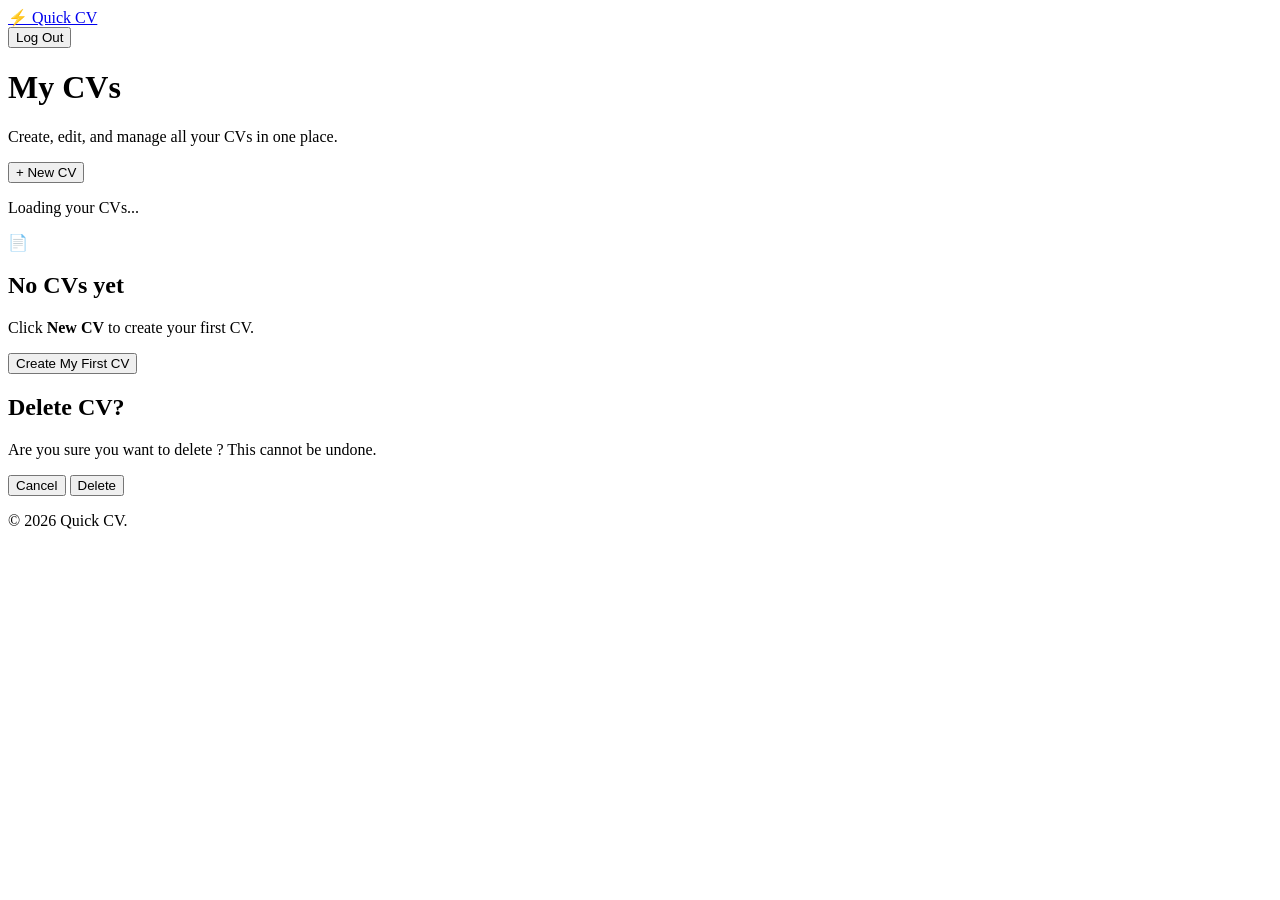
==== frontend/dashboard.html @ 65e41135 "add frontend pages for dashboard, editor, index, login, and register with responsive design and navi" ====
<!DOCTYPE html>
<html lang="en">
<head>
  <meta charset="UTF-8" />
  <meta name="viewport" content="width=device-width, initial-scale=1.0" />
  <meta name="description" content="Your Quick CV dashboard — manage all your CVs." />
  <title>Dashboard — Quick CV</title>
  <link rel="stylesheet" href="assets/css/base.css" />
  <link rel="stylesheet" href="assets/css/dashboard.css" />
  <link rel="stylesheet" href="assets/css/responsive.css" />
</head>
<body>

  <!-- NAVBAR -->
  <nav class="navbar" role="navigation" aria-label="Main navigation">
    <div class="nav-brand">
      <a href="index.html" aria-label="Quick CV Home">
        <span class="brand-icon">⚡</span> Quick CV
      </a>
    </div>
    <div class="nav-links">
      <span class="nav-user" id="nav-user-name" aria-live="polite"></span>
      <button class="btn btn-ghost" id="logout-btn" aria-label="Log out">Log Out</button>
    </div>
  </nav>

  <!-- MAIN -->
  <main class="dashboard-container">

    <!-- Header -->
    <header class="dashboard-header">
      <div>
        <h1 id="dashboard-greeting">My CVs</h1>
        <p class="dashboard-sub">Create, edit, and manage all your CVs in one place.</p>
      </div>
      <button class="btn btn-primary" id="create-cv-btn" aria-label="Create a new CV">
        + New CV
      </button>
    </header>

    <!-- Alert -->
    <div id="alert-box" class="alert hidden" role="alert" aria-live="polite"></div>

    <!-- Loading State -->
    <div id="loading-state" class="loading-state" aria-live="polite" aria-label="Loading CVs">
      <div class="spinner" aria-hidden="true"></div>
      <p>Loading your CVs...</p>
    </div>

    <!-- Empty State -->
    <div id="empty-state" class="empty-state hidden" aria-live="polite">
      <span class="empty-icon" aria-hidden="true">📄</span>
      <h2>No CVs yet</h2>
      <p>Click <strong>New CV</strong> to create your first CV.</p>
      <button class="btn btn-primary" id="empty-create-btn" aria-label="Create your first CV">
        Create My First CV
      </button>
    </div>

    <!-- CV Grid -->
    <section id="cv-grid" class="cv-grid hidden" aria-label="Your saved CVs">
      <!-- CV cards injected by dashboard.js -->
    </section>

  </main>

  <!-- Delete Confirmation Modal -->
  <div id="delete-modal" class="modal hidden" role="dialog" aria-modal="true" aria-labelledby="modal-title">
    <div class="modal-overlay" id="modal-overlay"></div>
    <div class="modal-content">
      <h2 id="modal-title">Delete CV?</h2>
      <p>Are you sure you want to delete <strong id="modal-cv-title"></strong>? This cannot be undone.</p>
      <div class="modal-actions">
        <button class="btn btn-ghost" id="modal-cancel-btn">Cancel</button>
        <button class="btn btn-danger" id="modal-confirm-btn">Delete</button>
      </div>
    </div>
  </div>

  <footer class="footer" role="contentinfo">
    <p>&copy; 2026 Quick CV.</p>
  </footer>

  <script type="module" src="assets/js/modules/dashboard.js"></script>
</body>
</html>
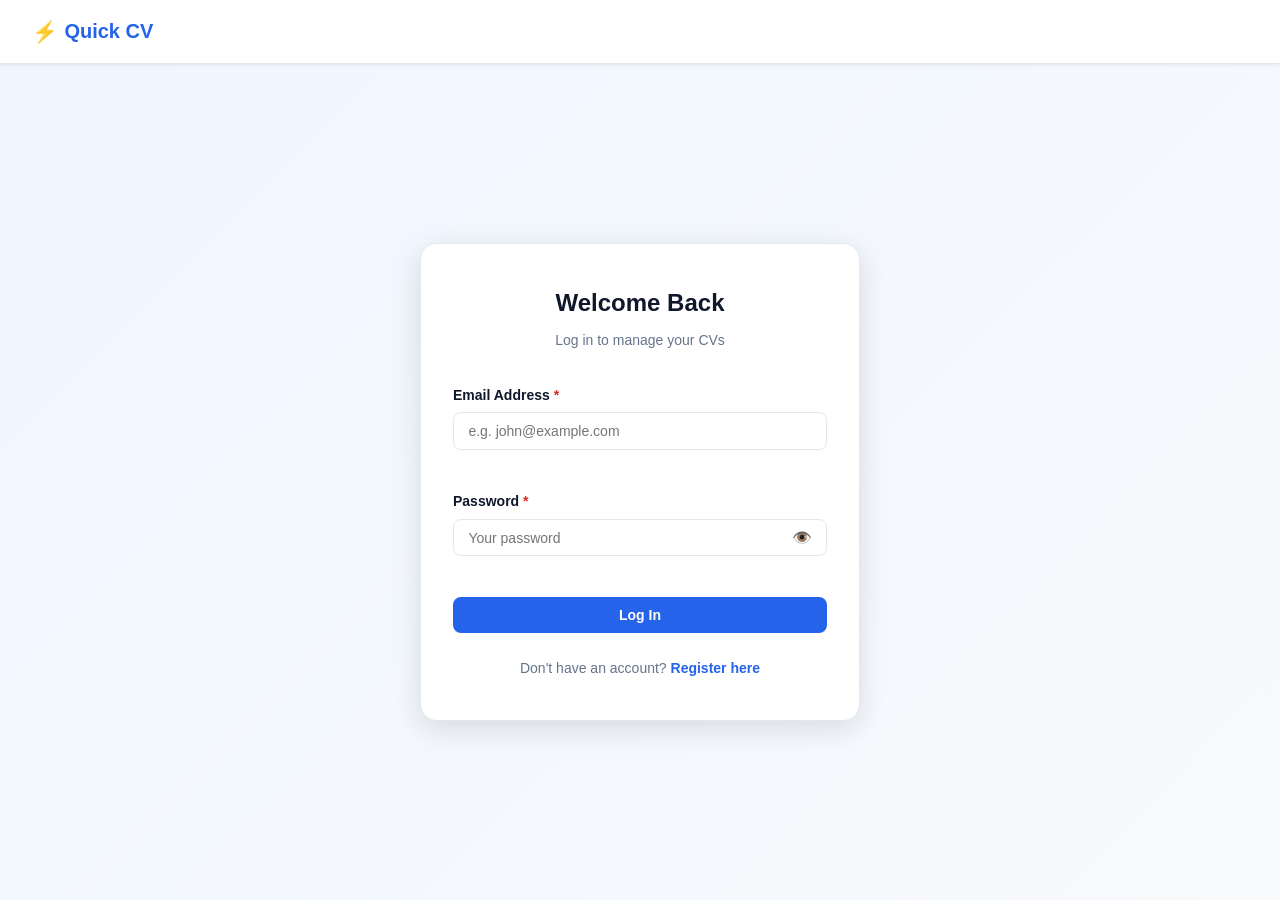
==== commit cc33dc6c: "implement user profile management with update functionality and associated API calls" ====
--- a/frontend/dashboard.html
+++ b/frontend/dashboard.html
@@ -19,6 +19,7 @@
       </a>
     </div>
     <div class="nav-links">
+      <a class="btn btn-outline" href="profile.html">Profile</a>
       <span class="nav-user" id="nav-user-name" aria-live="polite"></span>
       <button class="btn btn-ghost" id="logout-btn" aria-label="Log out">Log Out</button>
     </div>
@@ -83,4 +84,4 @@
 
   <script type="module" src="assets/js/modules/dashboard.js"></script>
 </body>
-</html>+</html>
--- a/frontend/assets/css/base.css
+++ b/frontend/assets/css/base.css
@@ -0,0 +1,520 @@
+/* =========================================================
+   BASE CSS — Quick CV
+   Global reset, variables, typography, shared components
+   ========================================================= */
+
+/* --- CSS Variables --- */
+:root {
+  --color-primary: #2563eb;
+  --color-primary-dark: #1d4ed8;
+  --color-primary-light: #dbeafe;
+  --color-secondary: #64748b;
+  --color-success: #16a34a;
+  --color-success-light: #dcfce7;
+  --color-danger: #dc2626;
+  --color-danger-light: #fee2e2;
+  --color-warning: #d97706;
+  --color-warning-light: #fef3c7;
+
+  --color-text: #0f172a;
+  --color-text-muted: #64748b;
+  --color-bg: #f8fafc;
+  --color-bg-white: #ffffff;
+  --color-border: #e2e8f0;
+  --color-border-focus: #2563eb;
+
+  --font-base: 'Segoe UI', Tahoma, Geneva, Verdana, sans-serif;
+  --font-size-xs: 0.75rem;
+  --font-size-sm: 0.875rem;
+  --font-size-base: 1rem;
+  --font-size-lg: 1.125rem;
+  --font-size-xl: 1.25rem;
+  --font-size-2xl: 1.5rem;
+  --font-size-3xl: 2rem;
+  --font-size-4xl: 2.5rem;
+
+  --radius-sm: 4px;
+  --radius-base: 8px;
+  --radius-lg: 12px;
+  --radius-xl: 16px;
+  --radius-full: 9999px;
+
+  --shadow-sm: 0 1px 3px rgba(0, 0, 0, 0.08);
+  --shadow-base: 0 4px 12px rgba(0, 0, 0, 0.1);
+  --shadow-lg: 0 8px 30px rgba(0, 0, 0, 0.12);
+
+  --transition: 0.2s ease;
+  --navbar-height: 64px;
+}
+
+/* --- Reset --- */
+*,
+*::before,
+*::after {
+  box-sizing: border-box;
+  margin: 0;
+  padding: 0;
+}
+
+html {
+  scroll-behavior: smooth;
+  font-size: 16px;
+}
+
+body {
+  font-family: var(--font-base);
+  font-size: var(--font-size-base);
+  color: var(--color-text);
+  background-color: var(--color-bg);
+  line-height: 1.6;
+  -webkit-font-smoothing: antialiased;
+}
+
+img {
+  max-width: 100%;
+  display: block;
+}
+
+a {
+  color: var(--color-primary);
+  text-decoration: none;
+  transition: color var(--transition);
+}
+
+a:hover,
+a:focus {
+  color: var(--color-primary-dark);
+  text-decoration: underline;
+}
+
+ul {
+  list-style: none;
+}
+
+button {
+  cursor: pointer;
+  font-family: var(--font-base);
+}
+
+textarea {
+  resize: vertical;
+}
+
+.sr-only {
+  position: absolute;
+  width: 1px;
+  height: 1px;
+  padding: 0;
+  margin: -1px;
+  overflow: hidden;
+  clip: rect(0, 0, 0, 0);
+  white-space: nowrap;
+  border: 0;
+}
+
+/* --- Navbar --- */
+.navbar {
+  position: sticky;
+  top: 0;
+  z-index: 100;
+  display: flex;
+  align-items: center;
+  justify-content: space-between;
+  height: var(--navbar-height);
+  padding: 0 2rem;
+  background: var(--color-bg-white);
+  border-bottom: 1px solid var(--color-border);
+  box-shadow: var(--shadow-sm);
+}
+
+.nav-brand a {
+  display: flex;
+  align-items: center;
+  gap: 0.4rem;
+  font-size: var(--font-size-xl);
+  font-weight: 700;
+  color: var(--color-primary);
+  text-decoration: none;
+}
+
+.brand-icon {
+  font-size: 1.3rem;
+}
+
+.nav-links {
+  display: flex;
+  align-items: center;
+  gap: 0.75rem;
+}
+
+.nav-user {
+  font-size: var(--font-size-sm);
+  color: var(--color-text-muted);
+  font-weight: 500;
+}
+
+/* --- Buttons --- */
+.btn {
+  display: inline-flex;
+  align-items: center;
+  justify-content: center;
+  gap: 0.4rem;
+  padding: 0.5rem 1.25rem;
+  font-size: var(--font-size-sm);
+  font-weight: 600;
+  border-radius: var(--radius-base);
+  border: 2px solid transparent;
+  transition: all var(--transition);
+  cursor: pointer;
+  text-decoration: none;
+  white-space: nowrap;
+}
+
+.btn:focus-visible {
+  outline: 3px solid var(--color-primary);
+  outline-offset: 2px;
+}
+
+.btn-primary {
+  background: var(--color-primary);
+  color: #fff;
+  border-color: var(--color-primary);
+}
+
+.btn-primary:hover {
+  background: var(--color-primary-dark);
+  border-color: var(--color-primary-dark);
+  color: #fff;
+  text-decoration: none;
+}
+
+.btn-outline {
+  background: transparent;
+  color: var(--color-primary);
+  border-color: var(--color-primary);
+}
+
+.btn-outline:hover {
+  background: var(--color-primary-light);
+  text-decoration: none;
+}
+
+.btn-ghost {
+  background: transparent;
+  color: var(--color-text);
+  border-color: transparent;
+}
+
+.btn-ghost:hover {
+  background: var(--color-bg);
+  color: var(--color-text);
+  text-decoration: none;
+}
+
+.btn-danger {
+  background: var(--color-danger);
+  color: #fff;
+  border-color: var(--color-danger);
+}
+
+.btn-danger:hover {
+  background: #b91c1c;
+  border-color: #b91c1c;
+  color: #fff;
+  text-decoration: none;
+}
+
+.btn-lg {
+  padding: 0.75rem 2rem;
+  font-size: var(--font-size-base);
+}
+
+.btn-sm {
+  padding: 0.3rem 0.8rem;
+  font-size: var(--font-size-xs);
+}
+
+.btn-full {
+  width: 100%;
+}
+
+/* --- Alerts --- */
+.alert {
+  padding: 0.75rem 1rem;
+  border-radius: var(--radius-base);
+  font-size: var(--font-size-sm);
+  font-weight: 500;
+  margin-bottom: 1rem;
+}
+
+.alert-success {
+  background: var(--color-success-light);
+  color: var(--color-success);
+  border: 1px solid #bbf7d0;
+}
+
+.alert-error {
+  background: var(--color-danger-light);
+  color: var(--color-danger);
+  border: 1px solid #fecaca;
+}
+
+.alert-info {
+  background: var(--color-primary-light);
+  color: var(--color-primary);
+  border: 1px solid #bfdbfe;
+}
+
+.hidden {
+  display: none !important;
+}
+
+/* --- Form Groups --- */
+.form-group {
+  margin-bottom: 1.25rem;
+}
+
+.form-group label {
+  display: block;
+  margin-bottom: 0.4rem;
+  font-size: var(--font-size-sm);
+  font-weight: 600;
+  color: var(--color-text);
+}
+
+.form-group input,
+.form-group textarea,
+.form-group select {
+  width: 100%;
+  padding: 0.6rem 0.9rem;
+  font-size: var(--font-size-sm);
+  border: 1.5px solid var(--color-border);
+  border-radius: var(--radius-base);
+  background: var(--color-bg-white);
+  color: var(--color-text);
+  transition: border-color var(--transition), box-shadow var(--transition);
+}
+
+.form-group input:focus,
+.form-group textarea:focus,
+.form-group select:focus {
+  outline: none;
+  border-color: var(--color-border-focus);
+  box-shadow: 0 0 0 3px rgba(37, 99, 235, 0.15);
+}
+
+.form-group input.is-invalid,
+.form-group textarea.is-invalid {
+  border-color: var(--color-danger);
+}
+
+.field-error {
+  display: block;
+  margin-top: 0.3rem;
+  font-size: var(--font-size-xs);
+  color: var(--color-danger);
+  min-height: 1rem;
+}
+
+.field-hint {
+  display: block;
+  margin-top: 0.25rem;
+  font-size: var(--font-size-xs);
+  color: var(--color-text-muted);
+}
+
+.required {
+  color: var(--color-danger);
+}
+
+/* --- Footer --- */
+.footer {
+  text-align: center;
+  padding: 1.5rem;
+  font-size: var(--font-size-xs);
+  color: var(--color-text-muted);
+  border-top: 1px solid var(--color-border);
+  background: var(--color-bg-white);
+  margin-top: auto;
+}
+
+/* --- Spinner --- */
+.spinner {
+  width: 32px;
+  height: 32px;
+  border: 3px solid var(--color-border);
+  border-top-color: var(--color-primary);
+  border-radius: 50%;
+  animation: spin 0.8s linear infinite;
+}
+
+@keyframes spin {
+  to { transform: rotate(360deg); }
+}
+
+/* --- Landing Page: Hero --- */
+.hero {
+  display: flex;
+  align-items: center;
+  justify-content: space-between;
+  gap: 3rem;
+  padding: 5rem 4rem;
+  max-width: 1200px;
+  margin: 0 auto;
+}
+
+.hero-badge {
+  display: inline-block;
+  background: var(--color-primary-light);
+  color: var(--color-primary);
+  font-size: var(--font-size-xs);
+  font-weight: 700;
+  padding: 0.25rem 0.75rem;
+  border-radius: var(--radius-full);
+  text-transform: uppercase;
+  letter-spacing: 0.05em;
+  margin-bottom: 1rem;
+}
+
+.hero-content {
+  flex: 1;
+  max-width: 560px;
+}
+
+.hero-content h1 {
+  font-size: var(--font-size-4xl);
+  font-weight: 800;
+  line-height: 1.15;
+  margin-bottom: 1.25rem;
+  color: var(--color-text);
+}
+
+.highlight {
+  color: var(--color-primary);
+}
+
+.hero-subtitle {
+  font-size: var(--font-size-lg);
+  color: var(--color-text-muted);
+  margin-bottom: 2rem;
+  line-height: 1.7;
+}
+
+.hero-actions {
+  display: flex;
+  gap: 1rem;
+  flex-wrap: wrap;
+}
+
+/* Hero CV Mockup */
+.hero-image {
+  flex: 1;
+  display: flex;
+  justify-content: center;
+}
+
+.cv-mockup {
+  background: var(--color-bg-white);
+  border: 1px solid var(--color-border);
+  border-radius: var(--radius-lg);
+  padding: 2rem;
+  width: 260px;
+  box-shadow: var(--shadow-lg);
+}
+
+.mockup-header {
+  height: 14px;
+  background: var(--color-primary);
+  border-radius: var(--radius-sm);
+  margin-bottom: 1.2rem;
+  width: 60%;
+}
+
+.mockup-line {
+  height: 8px;
+  background: var(--color-border);
+  border-radius: var(--radius-sm);
+  margin-bottom: 0.7rem;
+}
+
+.mockup-line.long { width: 100%; }
+.mockup-line.medium { width: 75%; }
+.mockup-line.short { width: 50%; }
+
+.mockup-divider {
+  height: 1px;
+  background: var(--color-border);
+  margin: 1.2rem 0;
+}
+
+/* Features Section */
+.features {
+  padding: 4rem 4rem;
+  background: var(--color-bg-white);
+}
+
+.section-title {
+  text-align: center;
+  font-size: var(--font-size-2xl);
+  font-weight: 700;
+  margin-bottom: 2.5rem;
+  color: var(--color-text);
+}
+
+.features-grid {
+  display: grid;
+  grid-template-columns: repeat(auto-fit, minmax(220px, 1fr));
+  gap: 1.5rem;
+  max-width: 1100px;
+  margin: 0 auto;
+}
+
+.feature-card {
+  background: var(--color-bg);
+  border: 1px solid var(--color-border);
+  border-radius: var(--radius-lg);
+  padding: 1.75rem;
+  text-align: center;
+  transition: box-shadow var(--transition), transform var(--transition);
+}
+
+.feature-card:hover {
+  box-shadow: var(--shadow-base);
+  transform: translateY(-2px);
+}
+
+.feature-icon {
+  font-size: 2rem;
+  display: block;
+  margin-bottom: 0.75rem;
+}
+
+.feature-card h3 {
+  font-size: var(--font-size-base);
+  font-weight: 700;
+  margin-bottom: 0.5rem;
+}
+
+.feature-card p {
+  font-size: var(--font-size-sm);
+  color: var(--color-text-muted);
+}
+
+/* CTA Section */
+.cta-section {
+  text-align: center;
+  padding: 5rem 2rem;
+  background: linear-gradient(135deg, var(--color-primary-light), #fff);
+}
+
+.cta-section h2 {
+  font-size: var(--font-size-3xl);
+  font-weight: 800;
+  margin-bottom: 1rem;
+}
+
+.cta-section p {
+  font-size: var(--font-size-lg);
+  color: var(--color-text-muted);
+  margin-bottom: 2rem;
+}
--- a/frontend/assets/css/dashboard.css
+++ b/frontend/assets/css/dashboard.css
@@ -0,0 +1,172 @@
+/* =========================================================
+   DASHBOARD CSS — Quick CV
+   ========================================================= */
+
+.dashboard-container {
+  max-width: 1100px;
+  margin: 0 auto;
+  padding: 2.5rem 2rem;
+  min-height: calc(100vh - var(--navbar-height) - 60px);
+}
+
+.dashboard-header {
+  display: flex;
+  align-items: flex-start;
+  justify-content: space-between;
+  gap: 1rem;
+  margin-bottom: 2rem;
+  flex-wrap: wrap;
+}
+
+.dashboard-header h1 {
+  font-size: var(--font-size-2xl);
+  font-weight: 800;
+}
+
+.dashboard-sub {
+  font-size: var(--font-size-sm);
+  color: var(--color-text-muted);
+  margin-top: 0.25rem;
+}
+
+/* Loading / Empty State */
+.loading-state,
+.empty-state {
+  text-align: center;
+  padding: 5rem 2rem;
+  color: var(--color-text-muted);
+}
+
+.loading-state {
+  display: flex;
+  flex-direction: column;
+  align-items: center;
+  gap: 1rem;
+}
+
+.empty-icon {
+  font-size: 3.5rem;
+  display: block;
+  margin-bottom: 1rem;
+}
+
+.empty-state h2 {
+  font-size: var(--font-size-xl);
+  color: var(--color-text);
+  margin-bottom: 0.5rem;
+}
+
+.empty-state p {
+  margin-bottom: 1.5rem;
+}
+
+/* CV Grid */
+.cv-grid {
+  display: grid;
+  grid-template-columns: repeat(auto-fill, minmax(280px, 1fr));
+  gap: 1.5rem;
+}
+
+/* CV Card */
+.cv-card {
+  background: var(--color-bg-white);
+  border: 1px solid var(--color-border);
+  border-radius: var(--radius-lg);
+  padding: 1.5rem;
+  transition: box-shadow var(--transition), transform var(--transition);
+  display: flex;
+  flex-direction: column;
+  gap: 1rem;
+}
+
+.cv-card:hover {
+  box-shadow: var(--shadow-base);
+  transform: translateY(-2px);
+}
+
+.cv-card-header {
+  display: flex;
+  justify-content: space-between;
+  align-items: flex-start;
+  gap: 0.5rem;
+}
+
+.cv-card-title {
+  font-size: var(--font-size-base);
+  font-weight: 700;
+  color: var(--color-text);
+  word-break: break-word;
+}
+
+.cv-card-template {
+  font-size: var(--font-size-xs);
+  background: var(--color-primary-light);
+  color: var(--color-primary);
+  padding: 0.2rem 0.6rem;
+  border-radius: var(--radius-full);
+  font-weight: 600;
+  white-space: nowrap;
+  text-transform: capitalize;
+}
+
+.cv-card-name {
+  font-size: var(--font-size-sm);
+  color: var(--color-text-muted);
+}
+
+.cv-card-date {
+  font-size: var(--font-size-xs);
+  color: var(--color-text-muted);
+}
+
+.cv-card-actions {
+  display: flex;
+  gap: 0.5rem;
+  justify-content: flex-end;
+  margin-top: auto;
+}
+
+/* Modal */
+.modal {
+  position: fixed;
+  inset: 0;
+  z-index: 200;
+  display: flex;
+  align-items: center;
+  justify-content: center;
+  padding: 1rem;
+}
+
+.modal-overlay {
+  position: absolute;
+  inset: 0;
+  background: rgba(0, 0, 0, 0.4);
+}
+
+.modal-content {
+  position: relative;
+  z-index: 210;
+  background: var(--color-bg-white);
+  border-radius: var(--radius-xl);
+  padding: 2rem;
+  width: 100%;
+  max-width: 400px;
+  box-shadow: var(--shadow-lg);
+}
+
+.modal-content h2 {
+  font-size: var(--font-size-xl);
+  margin-bottom: 0.75rem;
+}
+
+.modal-content p {
+  font-size: var(--font-size-sm);
+  color: var(--color-text-muted);
+  margin-bottom: 1.5rem;
+}
+
+.modal-actions {
+  display: flex;
+  gap: 0.75rem;
+  justify-content: flex-end;
+}
--- a/frontend/assets/css/responsive.css
+++ b/frontend/assets/css/responsive.css
@@ -0,0 +1,169 @@
+/* =========================================================
+   RESPONSIVE CSS — Quick CV
+   Mobile First Breakpoints
+   ========================================================= */
+
+/* ---- Tablet: max 900px ---- */
+@media (max-width: 900px) {
+
+  .hero {
+    flex-direction: column;
+    padding: 3rem 2rem;
+    text-align: center;
+  }
+
+  .hero-content h1 {
+    font-size: var(--font-size-3xl);
+  }
+
+  .hero-actions {
+    justify-content: center;
+  }
+
+  .hero-image {
+    width: 100%;
+  }
+
+  .cv-mockup {
+    width: 200px;
+    margin: 0 auto;
+  }
+
+  .features {
+    padding: 3rem 2rem;
+  }
+
+  .editor-layout {
+    grid-template-columns: 1fr;
+    height: auto;
+    overflow: visible;
+  }
+
+  .editor-panel {
+    border-right: none;
+    border-bottom: 2px solid var(--color-border);
+    max-height: 60vh;
+    overflow-y: auto;
+  }
+
+  .preview-panel {
+    min-height: 80vh;
+  }
+
+  .preview-wrapper {
+    padding: 1rem;
+  }
+
+  .cv-preview {
+    width: 100%;
+    min-height: auto;
+    padding: 1.5rem;
+  }
+
+  .dashboard-header {
+    flex-direction: column;
+    align-items: stretch;
+  }
+
+  .dashboard-header button {
+    align-self: flex-start;
+  }
+
+}
+
+/* ---- Mobile: max 600px ---- */
+@media (max-width: 600px) {
+
+  .navbar {
+    padding: 0 1rem;
+  }
+
+  .hero {
+    padding: 2rem 1rem;
+  }
+
+  .hero-content h1 {
+    font-size: var(--font-size-2xl);
+  }
+
+  .hero-subtitle {
+    font-size: var(--font-size-base);
+  }
+
+  .features-grid {
+    grid-template-columns: 1fr;
+  }
+
+  .auth-card {
+    padding: 1.75rem 1.25rem;
+    border-radius: var(--radius-lg);
+  }
+
+  .cv-grid {
+    grid-template-columns: 1fr;
+  }
+
+  .editor-tabs {
+    overflow-x: auto;
+    scrollbar-width: none;
+  }
+
+  .editor-tabs::-webkit-scrollbar {
+    display: none;
+  }
+
+  .tab-btn {
+    min-width: 72px;
+  }
+
+  .modal-content {
+    padding: 1.5rem 1.25rem;
+  }
+
+  .template-selector {
+    justify-content: center;
+  }
+
+  .nav-editor-actions {
+    gap: 0.25rem;
+  }
+
+  .nav-editor-actions .btn {
+    padding: 0.4rem 0.7rem;
+    font-size: 0.7rem;
+  }
+
+  .save-status {
+    display: none;
+  }
+
+}
+
+/* ---- Print Styles --- */
+@media print {
+  .navbar,
+  .editor-panel,
+  .preview-toolbar,
+  .footer {
+    display: none !important;
+  }
+
+  .editor-layout {
+    display: block;
+  }
+
+  .preview-panel {
+    background: white;
+    padding: 0;
+  }
+
+  .preview-wrapper {
+    padding: 0;
+  }
+
+  .cv-preview {
+    box-shadow: none;
+    width: 100%;
+    padding: 0;
+  }
+}
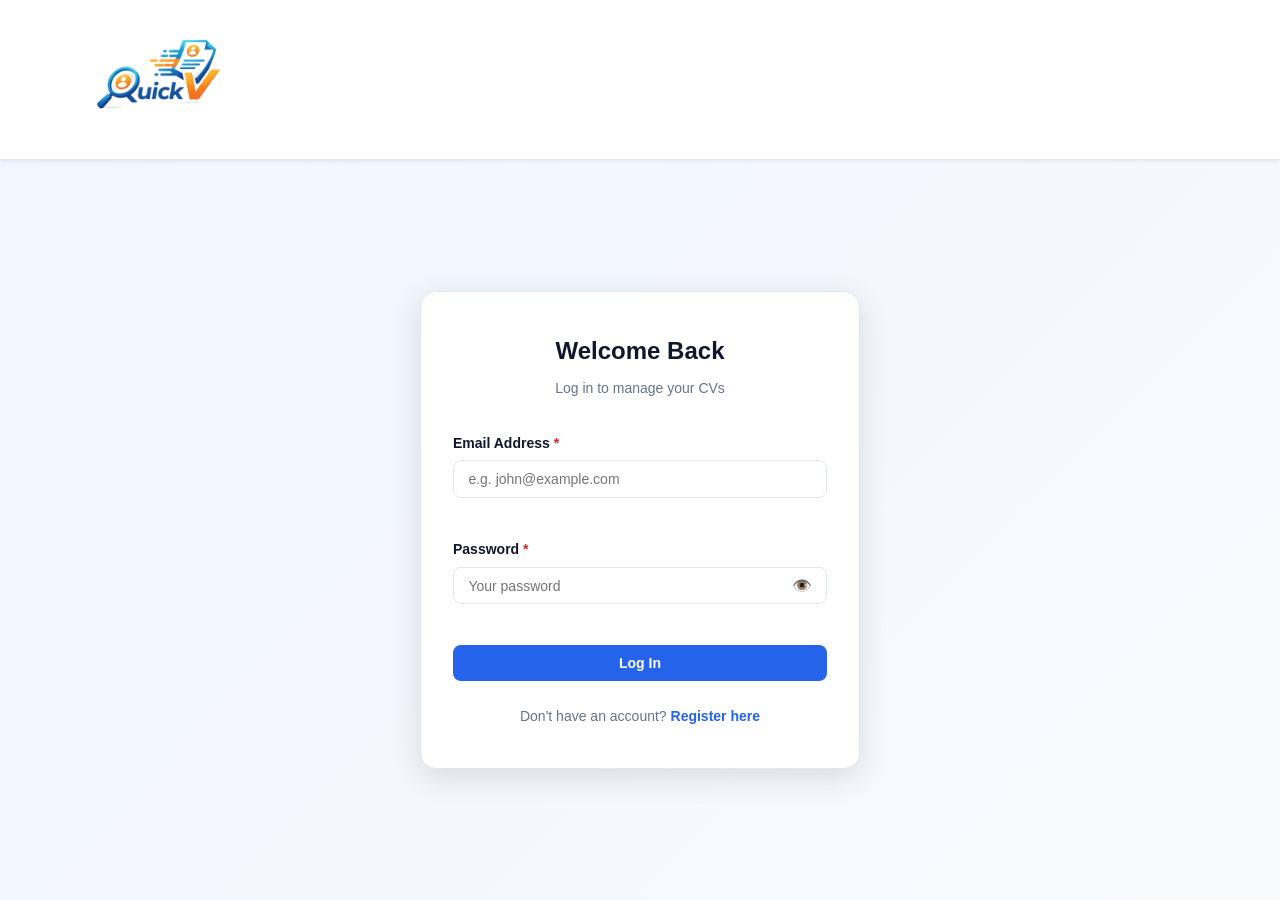
==== commit 2dd79c49: "feat: add favicon and logo images; update navbar links across multiple pages" ====
--- a/frontend/dashboard.html
+++ b/frontend/dashboard.html
@@ -5,6 +5,7 @@
   <meta name="viewport" content="width=device-width, initial-scale=1.0" />
   <meta name="description" content="Your Quick CV dashboard — manage all your CVs." />
   <title>Dashboard — Quick CV</title>
+  <link rel="icon" type="image/png" href="public/favicon.png" />
   <link rel="stylesheet" href="assets/css/base.css" />
   <link rel="stylesheet" href="assets/css/dashboard.css" />
   <link rel="stylesheet" href="assets/css/responsive.css" />
@@ -14,8 +15,8 @@
   <!-- NAVBAR -->
   <nav class="navbar" role="navigation" aria-label="Main navigation">
     <div class="nav-brand">
-      <a href="index.html" aria-label="Quick CV Home">
-        <span class="brand-icon">⚡</span> Quick CV
+      <a href="index.html" aria-label="Quick CV Home" style="display: flex; align-items: center;">
+        <img src="public/logo.png" alt="Quick CV Logo" style="height: 10em; width: 10em; object-fit: contain; vertical-align: middle;" />
       </a>
     </div>
     <div class="nav-links">
--- a/frontend/assets/css/base.css
+++ b/frontend/assets/css/base.css
@@ -44,7 +44,7 @@
   --shadow-lg: 0 8px 30px rgba(0, 0, 0, 0.12);
 
   --transition: 0.2s ease;
-  --navbar-height: 64px;
+  --navbar-height: 160px;
 }
 
 /* --- Reset --- */
@@ -121,7 +121,7 @@
   align-items: center;
   justify-content: space-between;
   height: var(--navbar-height);
-  padding: 0 2rem;
+  padding: 1.5rem 4rem;
   background: var(--color-bg-white);
   border-bottom: 1px solid var(--color-border);
   box-shadow: var(--shadow-sm);
--- a/frontend/assets/css/responsive.css
+++ b/frontend/assets/css/responsive.css
@@ -48,6 +48,32 @@
 
   .preview-panel {
     min-height: 80vh;
+  }
+
+  .preview-body {
+    display: flex;
+    flex-direction: column;
+    height: auto;
+    padding-right: 0;
+  }
+
+  .template-rail {
+    width: 100%;
+    border-left: none;
+    border-top: 1px solid var(--color-border);
+    box-shadow: none;
+    position: relative;
+    height: auto;
+  }
+
+  .template-rail-list {
+    flex-direction: row;
+    overflow-x: auto;
+    gap: 0.75rem;
+  }
+
+  .template-btn {
+    min-width: 220px;
   }
 
   .preview-wrapper {
@@ -144,6 +170,7 @@
   .navbar,
   .editor-panel,
   .preview-toolbar,
+  .template-rail,
   .footer {
     display: none !important;
   }
@@ -166,4 +193,4 @@
     width: 100%;
     padding: 0;
   }
-}+}
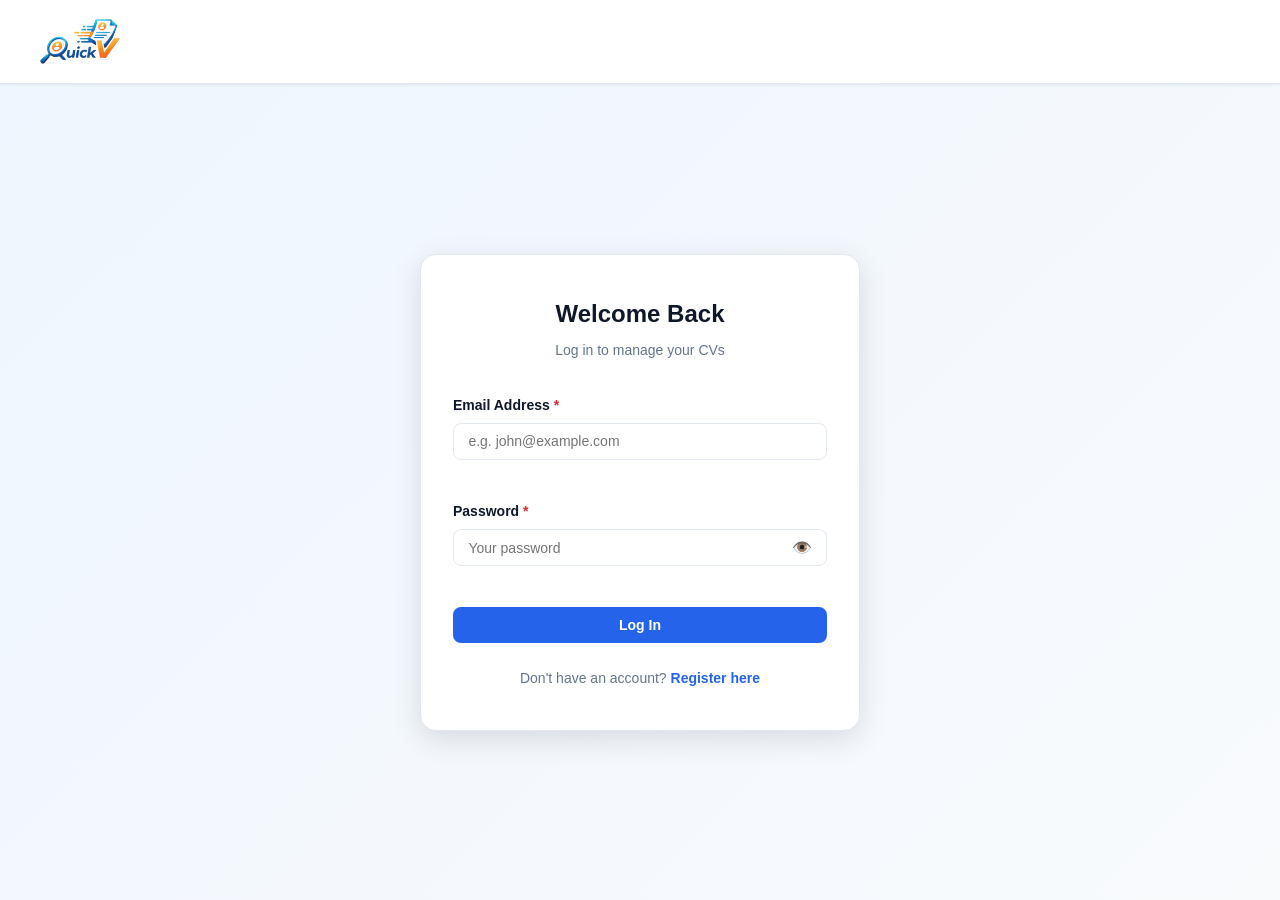
==== commit d5dea635: "fix: update logo size across multiple pages for better visibility; adjust navbar height" ====
--- a/frontend/dashboard.html
+++ b/frontend/dashboard.html
@@ -16,7 +16,7 @@
   <nav class="navbar" role="navigation" aria-label="Main navigation">
     <div class="nav-brand">
       <a href="index.html" aria-label="Quick CV Home" style="display: flex; align-items: center;">
-        <img src="public/logo.png" alt="Quick CV Logo" style="height: 10em; width: 10em; object-fit: contain; vertical-align: middle;" />
+        <img src="public/logo.png" alt="Quick CV Logo" style="height: 4em; width: 4em; object-fit: contain; vertical-align: middle;" />
       </a>
     </div>
     <div class="nav-links">
--- a/frontend/assets/css/base.css
+++ b/frontend/assets/css/base.css
@@ -44,7 +44,7 @@
   --shadow-lg: 0 8px 30px rgba(0, 0, 0, 0.12);
 
   --transition: 0.2s ease;
-  --navbar-height: 160px;
+  --navbar-height: fit-content;
 }
 
 /* --- Reset --- */
@@ -120,8 +120,8 @@
   display: flex;
   align-items: center;
   justify-content: space-between;
-  height: var(--navbar-height);
-  padding: 1.5rem 4rem;
+  height: fit-content;
+  padding: 0.1rem 2.5rem;
   background: var(--color-bg-white);
   border-bottom: 1px solid var(--color-border);
   box-shadow: var(--shadow-sm);
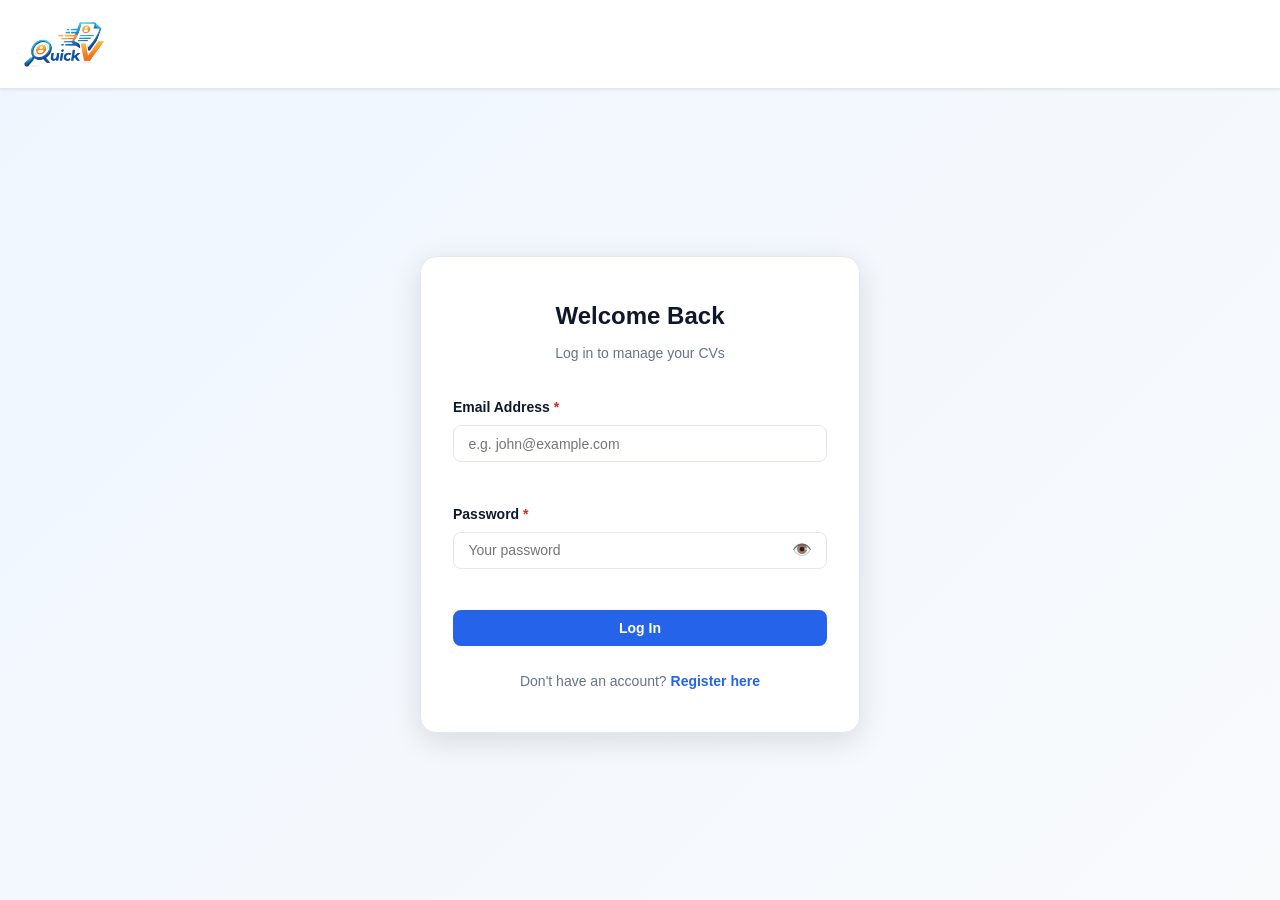
==== commit 6cf7f11e: "fix: remove footer section from dashboard and index pages" ====
--- a/frontend/dashboard.html
+++ b/frontend/dashboard.html
@@ -78,11 +78,6 @@
       </div>
     </div>
   </div>
-
-  <footer class="footer" role="contentinfo">
-    <p>&copy; 2026 Quick CV.</p>
-  </footer>
-
   <script type="module" src="assets/js/modules/dashboard.js"></script>
 </body>
 </html>
--- a/frontend/assets/css/base.css
+++ b/frontend/assets/css/base.css
@@ -44,7 +44,7 @@
   --shadow-lg: 0 8px 30px rgba(0, 0, 0, 0.12);
 
   --transition: 0.2s ease;
-  --navbar-height: fit-content;
+  --navbar-height: 160px;
 }
 
 /* --- Reset --- */
@@ -121,7 +121,7 @@
   align-items: center;
   justify-content: space-between;
   height: fit-content;
-  padding: 0.1rem 2.5rem;
+  padding: 0.25rem 1.5rem;
   background: var(--color-bg-white);
   border-bottom: 1px solid var(--color-border);
   box-shadow: var(--shadow-sm);
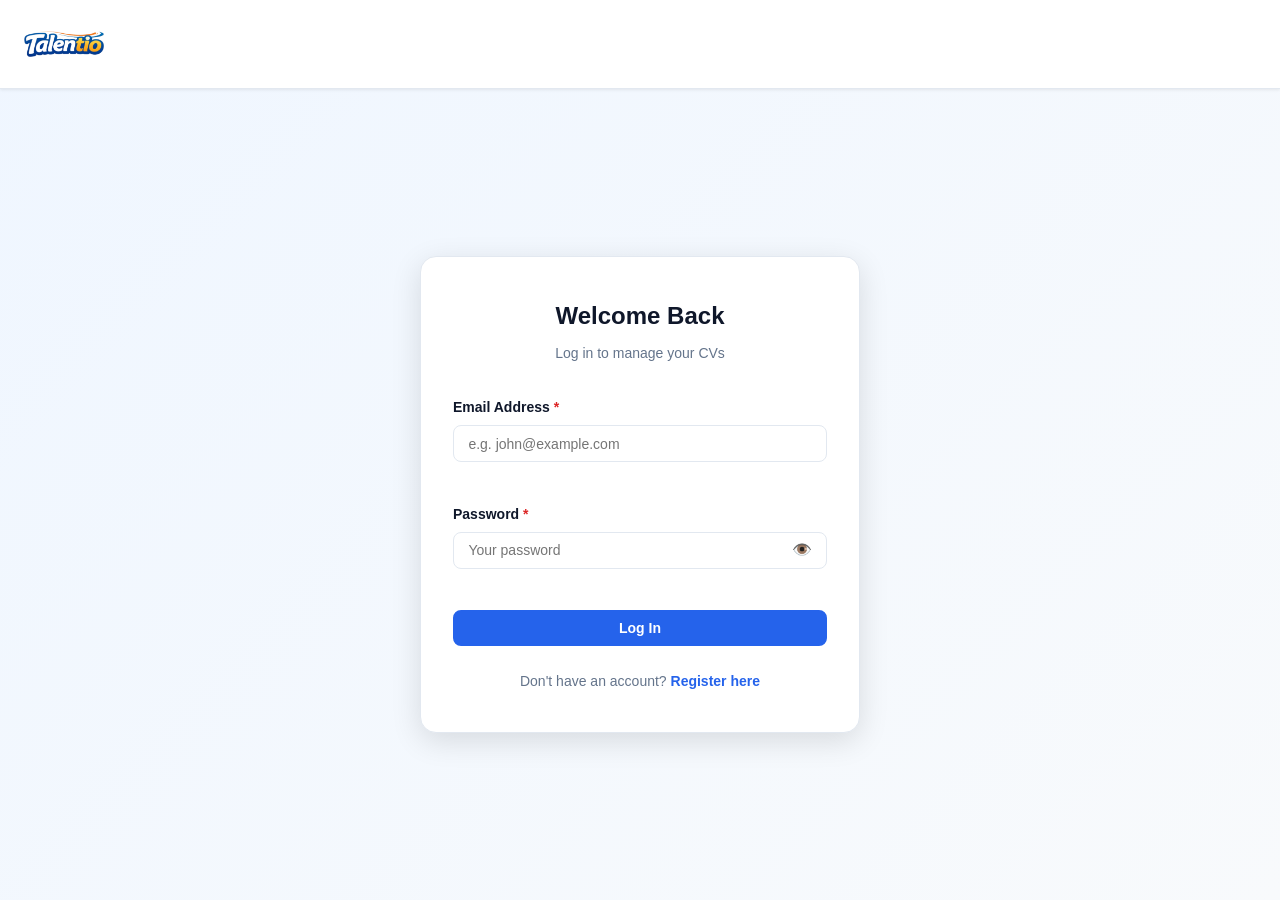
==== commit 68676c13: "refactor: rename Quick CV to Talentio across documentation and codebase" ====
--- a/frontend/dashboard.html
+++ b/frontend/dashboard.html
@@ -3,8 +3,8 @@
 <head>
   <meta charset="UTF-8" />
   <meta name="viewport" content="width=device-width, initial-scale=1.0" />
-  <meta name="description" content="Your Quick CV dashboard — manage all your CVs." />
-  <title>Dashboard — Quick CV</title>
+  <meta name="description" content="Your Talentio dashboard — manage all your CVs." />
+  <title>Dashboard — Talentio</title>
   <link rel="icon" type="image/png" href="public/favicon.png" />
   <link rel="stylesheet" href="assets/css/base.css" />
   <link rel="stylesheet" href="assets/css/dashboard.css" />
@@ -15,8 +15,8 @@
   <!-- NAVBAR -->
   <nav class="navbar" role="navigation" aria-label="Main navigation">
     <div class="nav-brand">
-      <a href="index.html" aria-label="Quick CV Home" style="display: flex; align-items: center;">
-        <img src="public/logo.png" alt="Quick CV Logo" style="height: 4em; width: 4em; object-fit: contain; vertical-align: middle;" />
+      <a href="index.html" aria-label="Talentio Home" style="display: flex; align-items: center;">
+        <img src="public/logo.png" alt="Talentio Logo" style="height: 4em; width: 4em; object-fit: contain; vertical-align: middle;" />
       </a>
     </div>
     <div class="nav-links">
--- a/frontend/assets/css/base.css
+++ b/frontend/assets/css/base.css
@@ -1,5 +1,5 @@
 /* =========================================================
-   BASE CSS — Quick CV
+   BASE CSS — Talentio
    Global reset, variables, typography, shared components
    ========================================================= */
 
--- a/frontend/assets/css/dashboard.css
+++ b/frontend/assets/css/dashboard.css
@@ -1,5 +1,5 @@
 /* =========================================================
-   DASHBOARD CSS — Quick CV
+   DASHBOARD CSS — Talentio
    ========================================================= */
 
 .dashboard-container {
--- a/frontend/assets/css/responsive.css
+++ b/frontend/assets/css/responsive.css
@@ -1,5 +1,5 @@
 /* =========================================================
-   RESPONSIVE CSS — Quick CV
+   RESPONSIVE CSS — Talentio
    Mobile First Breakpoints
    ========================================================= */
 
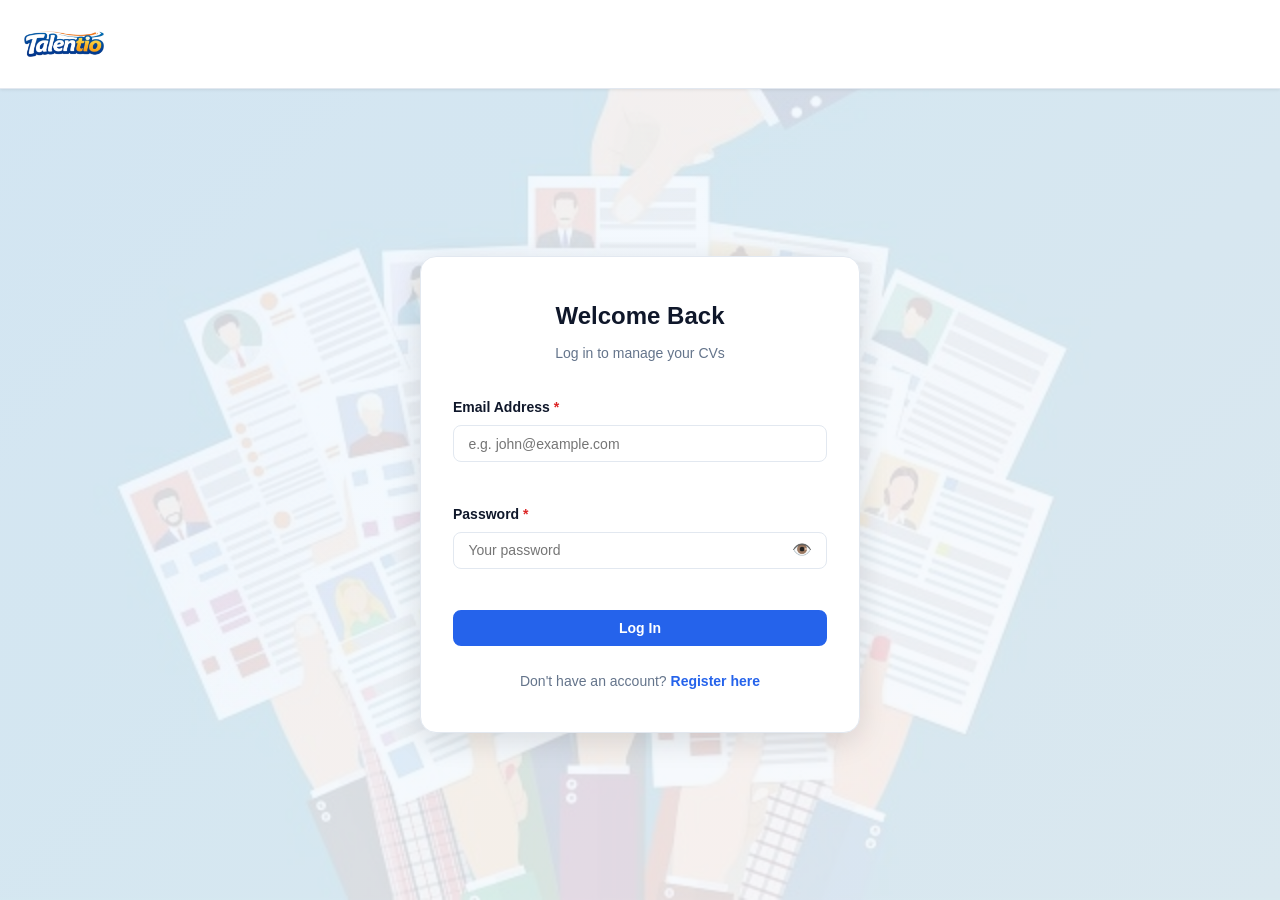
==== commit 70313791: "add samples" ====
--- a/frontend/dashboard.html
+++ b/frontend/dashboard.html
@@ -64,6 +64,36 @@
       <!-- CV cards injected by dashboard.js -->
     </section>
 
+    <!-- Sample CVs -->
+    <section class="sample-section" aria-label="Sample CVs">
+      <div class="sample-header">
+        <h2>Sample CVs</h2>
+        <p class="sample-sub">Preview polished examples from our library.</p>
+      </div>
+      <div class="sample-grid">
+        <a class="sample-card" href="public/samples/sample1.pdf" target="_blank" rel="noopener">
+          <span class="sample-title">Sample 1</span>
+          <span class="sample-meta">Modern layout · PDF</span>
+        </a>
+        <a class="sample-card" href="public/samples/sample2.pdf" target="_blank" rel="noopener">
+          <span class="sample-title">Sample 2</span>
+          <span class="sample-meta">Classic layout · PDF</span>
+        </a>
+        <a class="sample-card" href="public/samples/sample3.pdf" target="_blank" rel="noopener">
+          <span class="sample-title">Sample 3</span>
+          <span class="sample-meta">Minimal layout · PDF</span>
+        </a>
+        <a class="sample-card" href="public/samples/sample4.pdf" target="_blank" rel="noopener">
+          <span class="sample-title">Sample 4</span>
+          <span class="sample-meta">Sidebar layout · PDF</span>
+        </a>
+        <a class="sample-card" href="public/samples/sample5.pdf" target="_blank" rel="noopener">
+          <span class="sample-title">Sample 5</span>
+          <span class="sample-meta">Slate layout · PDF</span>
+        </a>
+      </div>
+    </section>
+
   </main>
 
   <!-- Delete Confirmation Modal -->
--- a/frontend/assets/css/base.css
+++ b/frontend/assets/css/base.css
@@ -59,15 +59,28 @@
 html {
   scroll-behavior: smooth;
   font-size: 16px;
+  background-color: var(--color-bg);
 }
 
 body {
   font-family: var(--font-base);
   font-size: var(--font-size-base);
   color: var(--color-text);
-  background-color: var(--color-bg);
+  background-color: transparent;
   line-height: 1.6;
   -webkit-font-smoothing: antialiased;
+  position: relative;
+  isolation: isolate;
+}
+
+body::before {
+  content: "";
+  position: fixed;
+  inset: 0;
+  background: url("../../public/bg.png") center / cover no-repeat;
+  opacity: 0.14;
+  pointer-events: none;
+  z-index: -1;
 }
 
 img {
--- a/frontend/assets/css/dashboard.css
+++ b/frontend/assets/css/dashboard.css
@@ -65,6 +65,59 @@
   display: grid;
   grid-template-columns: repeat(auto-fill, minmax(280px, 1fr));
   gap: 1.5rem;
+}
+
+/* Sample CVs */
+.sample-section {
+  margin-top: 3rem;
+  padding-top: 2.5rem;
+  border-top: 1px solid var(--color-border);
+}
+
+.sample-header h2 {
+  font-size: var(--font-size-xl);
+  font-weight: 800;
+}
+
+.sample-sub {
+  font-size: var(--font-size-sm);
+  color: var(--color-text-muted);
+  margin-top: 0.35rem;
+}
+
+.sample-grid {
+  margin-top: 1.5rem;
+  display: grid;
+  grid-template-columns: repeat(auto-fill, minmax(220px, 1fr));
+  gap: 1rem;
+}
+
+.sample-card {
+  border: 1px solid var(--color-border);
+  border-radius: var(--radius-lg);
+  padding: 1rem 1.25rem;
+  background: var(--color-bg-white);
+  display: flex;
+  flex-direction: column;
+  gap: 0.35rem;
+  text-decoration: none;
+  color: var(--color-text);
+  transition: box-shadow var(--transition), transform var(--transition);
+}
+
+.sample-card:hover {
+  box-shadow: var(--shadow-base);
+  transform: translateY(-2px);
+}
+
+.sample-title {
+  font-weight: 700;
+  font-size: var(--font-size-base);
+}
+
+.sample-meta {
+  font-size: var(--font-size-xs);
+  color: var(--color-text-muted);
 }
 
 /* CV Card */
@@ -169,4 +222,4 @@
   display: flex;
   gap: 0.75rem;
   justify-content: flex-end;
-}+}
